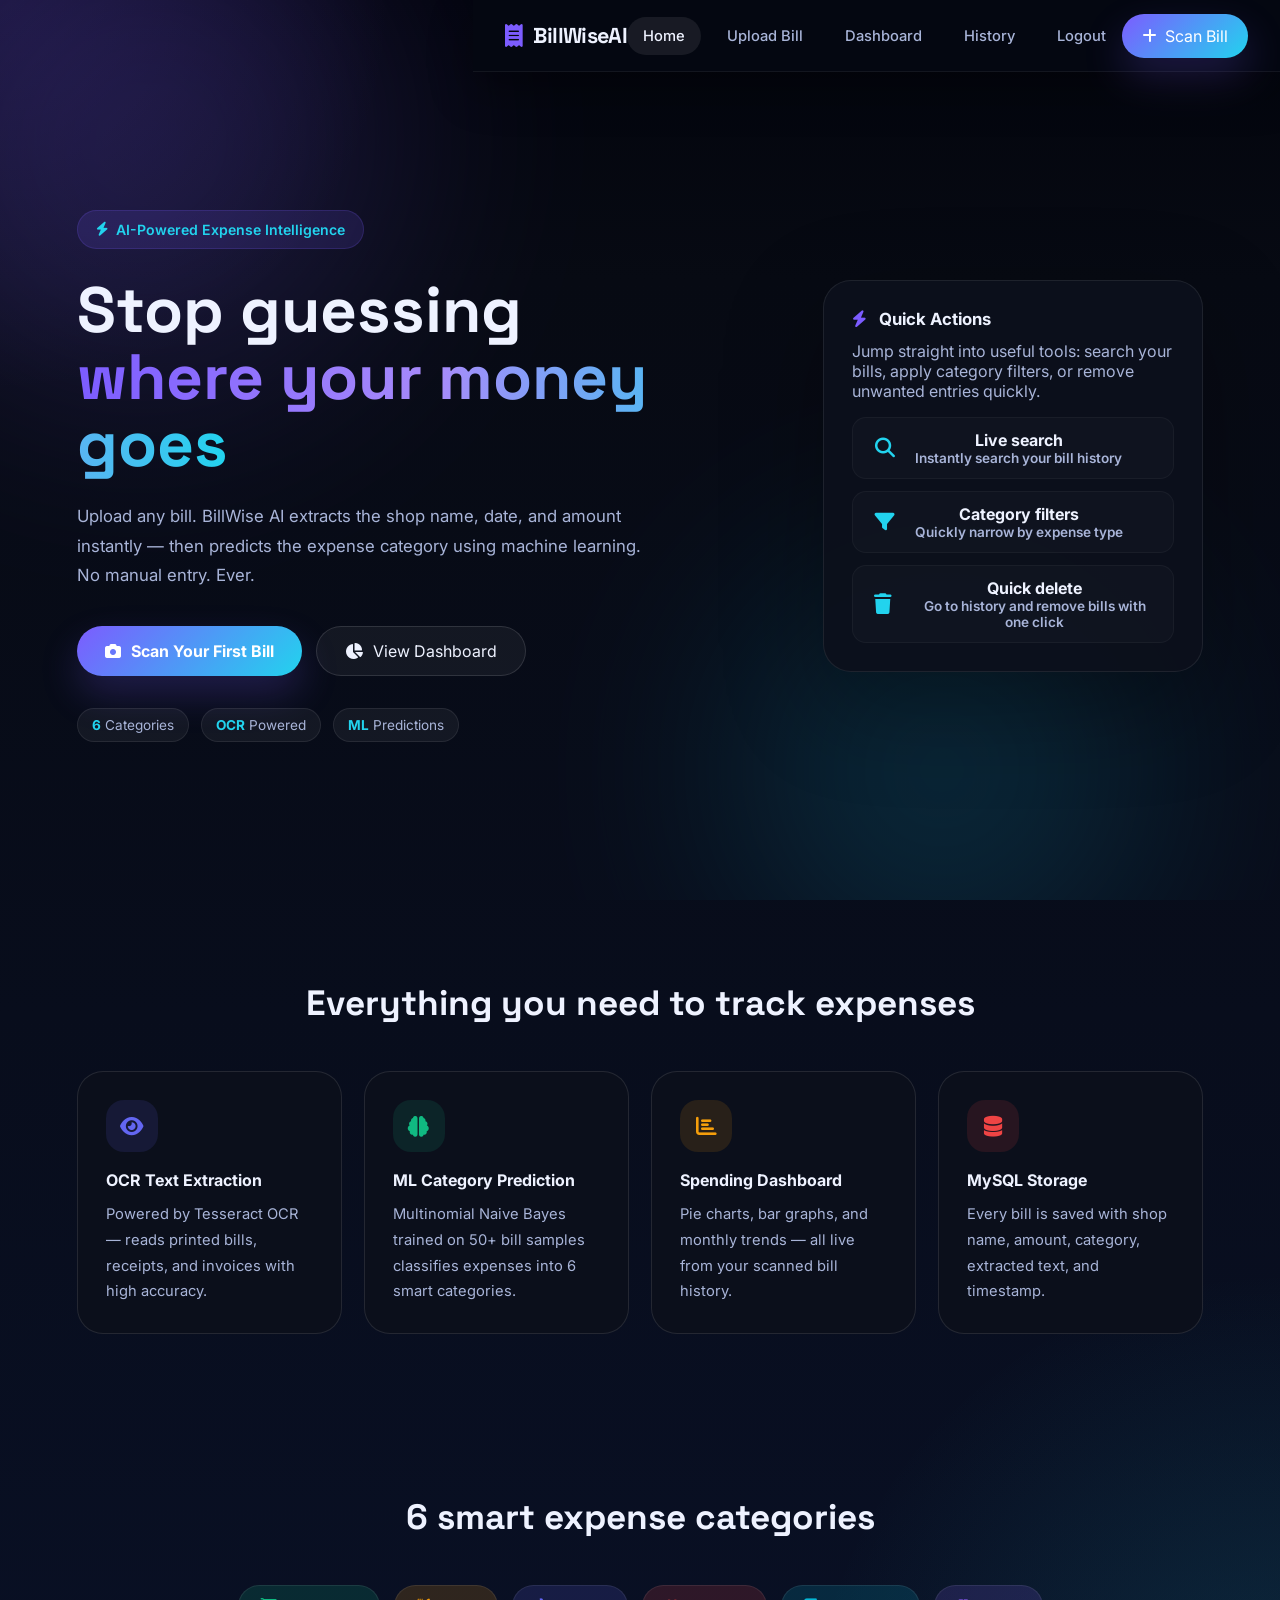
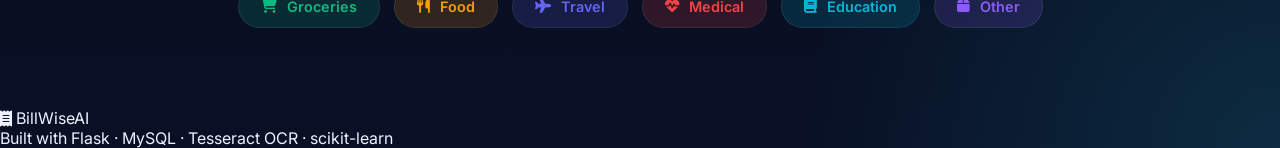
==== frontend/index.html @ fb86c31b "Initial commit" ====
<!DOCTYPE html>
<html lang="en">
<head>
  <meta charset="UTF-8" />
  <meta name="viewport" content="width=device-width, initial-scale=1.0"/>
  <title>BillWise AI — Smart Bill Scanner</title>
  <link rel="preconnect" href="https://fonts.googleapis.com"/>
  <link href="https://fonts.googleapis.com/css2?family=Inter:wght@300;400;500;600;700;800;900&family=Space+Grotesk:wght@400;500;600;700&display=swap" rel="stylesheet"/>
  <link rel="stylesheet" href="https://cdnjs.cloudflare.com/ajax/libs/font-awesome/6.5.0/css/all.min.css"/>
  <link rel="stylesheet" href="style.css"/>
</head>
<body>

  <!-- NAVBAR -->
  <nav class="navbar">
    <div class="nav-brand">
      <i class="fa-solid fa-receipt nav-logo-icon"></i>
      <span class="nav-logo-text">BillWise<span class="accent">AI</span></span>
    </div>
    <div class="nav-links">
      <a href="index.html" class="nav-link active">Home</a>
      <a href="upload.html" class="nav-link">Upload Bill</a>
      <a href="dashboard.html" class="nav-link">Dashboard</a>
      <a href="history.html" class="nav-link">History</a>
      <a href="#" id="authActionLink" class="nav-link">Logout</a>
    </div>
    <a href="upload.html" class="btn-nav-cta">
      <i class="fa-solid fa-plus"></i> Scan Bill
    </a>
    <button class="nav-hamburger" id="hamburger">
      <i class="fa-solid fa-bars"></i>
    </button>
  </nav>

  <!-- HERO -->
  <section class="hero">
    <div class="hero-glow-1"></div>
    <div class="hero-glow-2"></div>
    <div class="hero-content">
      <div class="hero-badge">
        <i class="fa-solid fa-bolt"></i> AI-Powered Expense Intelligence
      </div>
      <h1 class="hero-headline">
        Stop guessing<br/>
        <span class="gradient-text">where your money goes</span>
      </h1>
      <p class="hero-sub">
        Upload any bill. BillWise AI extracts the shop name, date, and amount instantly — then predicts the expense category using machine learning. No manual entry. Ever.
      </p>
      <div class="hero-actions">
        <a href="upload.html" class="btn-primary">
          <i class="fa-solid fa-camera"></i> Scan Your First Bill
        </a>
        <a href="dashboard.html" class="btn-ghost">
          <i class="fa-solid fa-chart-pie"></i> View Dashboard
        </a>
      </div>
      <div class="hero-stats">
        <div class="stat-pill"><span class="stat-num">6</span> Categories</div>
        <div class="stat-pill"><span class="stat-num">OCR</span> Powered</div>
        <div class="stat-pill"><span class="stat-num">ML</span> Predictions</div>
      </div>
    </div>
    <div class="hero-visual">
      <div class="card" id="homeFeatureCard" style="border-radius:28px;">
        <h3 class="card-title" style="margin-bottom:12px;"><i class="fa-solid fa-bolt"></i> Quick Actions</h3>
        <p style="color:var(--text-secondary);margin-bottom:16px;">Jump straight into useful tools: search your bills, apply category filters, or remove unwanted entries quickly.</p>

        <div class="hero-feature-grid">
          <button class="hero-feature-item" data-action="live-search" id="homeLiveSearch">
            <i class="fa-solid fa-search"></i>
            <div>
              <strong>Live search</strong>
              <div class="hf-sub">Instantly search your bill history</div>
            </div>
          </button>

          <button class="hero-feature-item" data-action="category-filters" id="homeCategoryFilters">
            <i class="fa-solid fa-filter"></i>
            <div>
              <strong>Category filters</strong>
              <div class="hf-sub">Quickly narrow by expense type</div>
            </div>
          </button>

          <button class="hero-feature-item" data-action="quick-delete" id="homeQuickDelete">
            <i class="fa-solid fa-trash"></i>
            <div>
              <strong>Quick delete</strong>
              <div class="hf-sub">Go to history and remove bills with one click</div>
            </div>
          </button>
        </div>
      </div>
    </div>
  </section>

  <!-- FEATURES -->
  <section class="features-section">
    <h2 class="section-title">Everything you need to track expenses</h2>
    <div class="features-grid">
      <div class="feature-card">
        <div class="feature-icon-wrap" style="background:rgba(99,102,241,0.12)">
          <i class="fa-solid fa-eye" style="color:#6366f1"></i>
        </div>
        <h3>OCR Text Extraction</h3>
        <p>Powered by Tesseract OCR — reads printed bills, receipts, and invoices with high accuracy.</p>
      </div>
      <div class="feature-card">
        <div class="feature-icon-wrap" style="background:rgba(16,185,129,0.12)">
          <i class="fa-solid fa-brain" style="color:#10b981"></i>
        </div>
        <h3>ML Category Prediction</h3>
        <p>Multinomial Naive Bayes trained on 50+ bill samples classifies expenses into 6 smart categories.</p>
      </div>
      <div class="feature-card">
        <div class="feature-icon-wrap" style="background:rgba(245,158,11,0.12)">
          <i class="fa-solid fa-chart-bar" style="color:#f59e0b"></i>
        </div>
        <h3>Spending Dashboard</h3>
        <p>Pie charts, bar graphs, and monthly trends — all live from your scanned bill history.</p>
      </div>
      <div class="feature-card">
        <div class="feature-icon-wrap" style="background:rgba(239,68,68,0.12)">
          <i class="fa-solid fa-database" style="color:#ef4444"></i>
        </div>
        <h3>MySQL Storage</h3>
        <p>Every bill is saved with shop name, amount, category, extracted text, and timestamp.</p>
      </div>
    </div>
  </section>

  <!-- CATEGORIES -->
  <section class="categories-section">
    <h2 class="section-title">6 smart expense categories</h2>
    <div class="cat-pills-row">
      <div class="cat-pill-big groceries"><i class="fa-solid fa-cart-shopping"></i> Groceries</div>
      <div class="cat-pill-big food"><i class="fa-solid fa-utensils"></i> Food</div>
      <div class="cat-pill-big travel"><i class="fa-solid fa-plane"></i> Travel</div>
      <div class="cat-pill-big medical"><i class="fa-solid fa-heart-pulse"></i> Medical</div>
      <div class="cat-pill-big education"><i class="fa-solid fa-book"></i> Education</div>
      <div class="cat-pill-big other"><i class="fa-solid fa-box"></i> Other</div>
    </div>
  </section>

  <!-- FOOTER -->
  <footer class="footer">
    <div class="footer-inner">
      <div class="footer-brand">
        <i class="fa-solid fa-receipt"></i> BillWise<span class="accent">AI</span>
      </div>
      <p class="footer-sub">Built with Flask · MySQL · Tesseract OCR · scikit-learn</p>
    </div>
  </footer>

  <script src="script.js"></script>
</body>
</html>
---- frontend/style.css ----
﻿/* ===== ROOT TOKENS ===== */
:root {
  --bg-dark: #050814;
  --bg-page: #070b1d;
  --bg-card: rgba(12, 16, 28, 0.95);
  --bg-panel: rgba(18, 24, 42, 0.92);
  --border: rgba(255,255,255,0.10);
  --border-soft: rgba(255,255,255,0.06);
  --text-primary: #eef2ff;
  --text-secondary: #a8b4d8;
  --text-muted: #7d8ab3;
  --accent: #7c5cff;
  --accent-alt: #22d3ee;
  --accent-green: #3dd598;
  --accent-amber: #f59e0b;
  --accent-red: #fb7185;
  --gradient-hero: linear-gradient(135deg, #7c5cff 0%, #8f6fff 48%, #22d3ee 100%);
  --gradient-text: linear-gradient(90deg, #7c5cff, #a78bfa, #22d3ee);
  --shadow-card: 0 32px 100px rgba(0,0,0,0.30);
  --shadow-hover: 0 18px 48px rgba(124,92,255,0.18);
  --radius: 26px;
  --radius-sm: 16px;
  --radius-lg: 36px;
  --transition: all 0.28s cubic-bezier(0.4, 0, 0.2, 1);
  --navbar-h: 72px;
  --sidebar-w: 260px;
  --font-main: 'Inter', sans-serif;
  --font-display: 'Space Grotesk', sans-serif;

  /* Chart color pairs (start, end) for gradient slices */
  --chart-1-start: #6366f1;
  --chart-1-end: #8b5cf6;
  --chart-2-start: #10b981;
  --chart-2-end: #34d399;
  --chart-3-start: #f59e0b;
  --chart-3-end: #fbbf24;
  --chart-4-start: #ef4444;
  --chart-4-end: #fb7185;
  --chart-5-start: #06b6d4;
  --chart-5-end: #67e8f9;
  --chart-6-start: #8b5cf6;
  --chart-6-end: #c4b5fd;
}

/* ===== GLOBAL ===== */
*, *::before, *::after { box-sizing: border-box; margin: 0; padding: 0; }
html { scroll-behavior: smooth; }
body {
  min-height: 100vh;
  font-family: var(--font-main);
  color: var(--text-primary);
  background: radial-gradient(circle at top left, rgba(124,92,255,0.16), transparent 18%),
              radial-gradient(circle at bottom right, rgba(34,211,238,0.14), transparent 22%),
              linear-gradient(180deg, #02040c 0%, #070a13 16%, #091025 100%);
  -webkit-font-smoothing: antialiased;
  overflow-x: hidden;
}
a { color: inherit; text-decoration: none; }
img { max-width: 100%; display: block; }
button, input, select { font: inherit; }
button { cursor: pointer; }

/* ===== NAVBAR ===== */
.navbar {
  position: fixed;
  inset: 0 0 auto auto;
  z-index: 100;
  height: var(--navbar-h);
  display: flex;
  align-items: center;
  justify-content: space-between;
  padding: 0 32px;
  background: rgba(5, 8, 18, 0.96);
  backdrop-filter: blur(22px);
  border-bottom: 1px solid rgba(255,255,255,0.06);
  box-shadow: 0 18px 45px rgba(0,0,0,0.30);
}
.nav-brand {
  display: flex;
  align-items: center;
  gap: 12px;
  font-family: var(--font-display);
  font-size: 1.35rem;
  font-weight: 800;
  letter-spacing: -0.03em;
}
.nav-logo-icon { color: var(--accent); font-size: 1.45rem; }
.nav-links { display: flex; gap: 10px; align-items: center; }
.nav-link {
  padding: 10px 16px;
  border-radius: 999px;
  color: var(--text-secondary);
  font-size: 0.92rem;
  font-weight: 500;
  transition: var(--transition);
}
.nav-link:hover, .nav-link.active {
  color: var(--text-primary);
  background: rgba(255,255,255,0.08);
}
.btn-nav-cta {
  display: inline-flex;
  align-items: center;
  gap: 8px;
  padding: 12px 20px;
  border-radius: 999px;
  border: none;
  color: #fff;
  background: linear-gradient(135deg, var(--accent), var(--accent-alt));
  box-shadow: 0 18px 40px rgba(124,92,255,0.22);
  transition: var(--transition);
}
.btn-nav-cta:hover { transform: translateY(-1px); background: linear-gradient(135deg, #8f6fff, #22d3ee); }
.nav-hamburger {
  display: none;
  background: none;
  border: none;
  color: var(--text-primary);
  font-size: 1.2rem;
}

/* ===== PAGE WRAPPER ===== */
.page-wrapper {
  display: block;
  padding-top: var(--navbar-h);
  min-height: calc(100vh - var(--navbar-h));
}

/* ===== SIDEBAR ===== */
.sidebar {
  display: none;
}

/* ===== MAIN CONTENT ===== */
.main-content {
  width: 100%;
  margin-left: 0;
  padding: 40px 36px;
  max-width: 100vw;
}
.page-header { margin-bottom: 30px; }
.page-title {
  font-family: var(--font-display);
  font-size: clamp(2rem, 2.8vw, 2.7rem);
  font-weight: 800;
  letter-spacing: -0.04em;
  margin-bottom: 10px;
}
.page-sub {
  color: var(--text-secondary);
  font-size: 1rem;
  line-height: 1.75;
  max-width: 720px;
}

/* ===== CARDS ===== */
.card {
  background: var(--bg-card);
  border: 1px solid rgba(255,255,255,0.08);
  border-radius: var(--radius);
  padding: 28px;
  box-shadow: var(--shadow-card);
  transition: var(--transition);
}
.card:hover { transform: translateY(-2px); border-color: rgba(124,92,255,0.18); }
.card-title {
  display: flex;
  align-items: center;
  gap: 12px;
  margin-bottom: 22px;
  font-size: 1.05rem;
  font-weight: 700;
  color: var(--text-primary);
}
.card-title i { color: var(--accent); }

/* ===== BUTTONS ===== */
.btn-primary {
  display: inline-flex;
  align-items: center;
  justify-content: center;
  gap: 10px;
  padding: 14px 28px;
  border: none;
  border-radius: 999px;
  color: #fff;
  background: linear-gradient(135deg, var(--accent), var(--accent-alt));
  font-weight: 700;
  transition: var(--transition);
  box-shadow: 0 18px 38px rgba(124,92,255,0.22);
}
.btn-primary:hover { transform: translateY(-1px); box-shadow: 0 24px 48px rgba(124,92,255,0.24); }
.btn-ghost {
  display: inline-flex;
  align-items: center;
  gap: 10px;
  padding: 14px 28px;
  border-radius: 999px;
  border: 1px solid rgba(255,255,255,0.12);
  background: rgba(255,255,255,0.05);
  color: var(--text-primary);
  transition: var(--transition);
}
.btn-ghost:hover { background: rgba(255,255,255,0.12); transform: translateY(-1px); }
.btn-compact { padding: 12px 20px; font-size: 0.95rem; }
.btn-full { width: 100%; justify-content: center; }

/* ===== HERO ===== */
.hero {
  min-height: 100vh;
  padding: calc(var(--navbar-h) + 60px) 6vw 80px;
  display: flex;
  align-items: center;
  justify-content: space-between;
  gap: 60px;
  position: relative;
  overflow: hidden;
}
.hero-glow-1, .hero-glow-2 {
  position: absolute;
  border-radius: 50%;
  pointer-events: none;
  filter: blur(110px);
  opacity: 0.16;
}
.hero-glow-1 { width: 520px; height: 520px; background: #7c5cff; top: -120px; left: -120px; }
.hero-glow-2 { width: 420px; height: 420px; background: #16b5d9; bottom: -80px; right: 10%; }
.hero-content { flex: 1; max-width: 580px; position: relative; z-index: 1; }
.hero-badge {
  display: inline-flex;
  align-items: center;
  gap: 8px;
  padding: 10px 18px;
  border-radius: 999px;
  border: 1px solid rgba(124,92,255,0.18);
  background: rgba(124,92,255,0.14);
  color: var(--accent-alt);
  font-size: 0.88rem;
  font-weight: 600;
  margin-bottom: 28px;
}
.hero-headline {
  font-family: var(--font-display);
  font-size: clamp(2.8rem, 5vw, 4.2rem);
  font-weight: 800;
  line-height: 1.05;
  margin-bottom: 24px;
}
.gradient-text {
  background: var(--gradient-text);
  -webkit-background-clip: text;
  -webkit-text-fill-color: transparent;
  background-clip: text;
}
.hero-sub {
  font-size: 1.05rem;
  color: var(--text-secondary);
  line-height: 1.75;
  margin-bottom: 36px;
}
.hero-actions { display: flex; gap: 14px; flex-wrap: wrap; margin-bottom: 32px; }
.hero-stats { display: flex; flex-wrap: wrap; gap: 12px; }
.stat-pill {
  padding: 8px 14px;
  border-radius: 999px;
  background: rgba(255,255,255,0.05);
  border: 1px solid rgba(255,255,255,0.08);
  color: var(--text-secondary);
  font-size: 0.85rem;
}
.stat-pill .stat-num { color: var(--accent-alt); font-weight: 700; }
.hero-visual { flex: 1; max-width: 380px; position: relative; z-index: 1; }
.bill-card-demo {
  background: rgba(12, 16, 28, 0.96);
  border: 1px solid rgba(255,255,255,0.08);
  border-radius: var(--radius-lg);
  padding: 28px;
  box-shadow: var(--shadow-card), 0 0 70px rgba(99,102,241,0.12);
  animation: floatCard 4s ease-in-out infinite;
}
@keyframes floatCard { 0%, 100% { transform: translateY(0px); } 50% { transform: translateY(-10px); } }
.demo-card-header { display: flex; align-items: center; gap: 10px; margin-bottom: 20px; padding-bottom: 16px; border-bottom: 1px solid rgba(255,255,255,0.08); font-weight: 600; font-size: 0.95rem; }
.demo-check { margin-left: auto; color: var(--accent-green); font-size: 1.1rem; }
.demo-row { display: flex; justify-content: space-between; align-items: center; padding: 10px 0; border-bottom: 1px solid rgba(255,255,255,0.04); font-size: 0.95rem; }
.demo-row span:first-child { color: var(--text-secondary); }
.demo-row strong { color: var(--text-primary); }
.demo-row strong.accent { color: var(--accent-alt); }
.demo-category { display: flex; align-items: center; justify-content: space-between; margin-top: 16px; }
.confidence { font-size: 0.8rem; color: var(--accent-green); font-weight: 700; }

/* ===== HOME FEATURE GRID ===== */
.hero-feature-grid {
  display: grid;
  grid-template-columns: 1fr;
  gap: 12px;
}
.hero-feature-item {
  display: flex;
  gap: 12px;
  align-items: center;
  padding: 12px 14px;
  border-radius: 14px;
  background: rgba(255,255,255,0.02);
  border: 1px solid rgba(255,255,255,0.04);
  color: var(--text-primary);
  font-weight: 700;
  cursor: pointer;
  transition: var(--transition);
}
.hero-feature-item i { font-size: 1.25rem; color: var(--accent-alt); width: 36px; text-align: center; }
.hero-feature-item .hf-sub { font-weight: 600; color: var(--text-secondary); font-size: 0.85rem; }
.hero-feature-item:hover { transform: translateY(-4px); box-shadow: var(--shadow-hover); border-color: rgba(124,92,255,0.16); }

/* highlight for quick-delete guidance */
.flash-delete {
  animation: flashDelete 0.9s ease-in-out 0s 3;
}
@keyframes flashDelete {
  0% { transform: translateY(0); box-shadow: 0 0 0 rgba(239,68,68,0); }
  40% { transform: translateY(-2px); box-shadow: 0 6px 22px rgba(239,68,68,0.14); }
  100% { transform: translateY(0); box-shadow: 0 0 0 rgba(239,68,68,0); }
}

/* ===== FEATURE GRID ===== */
.features-section, .categories-section { padding: 80px 6vw; }
.section-title { font-family: var(--font-display); font-size: clamp(1.6rem, 3vw, 2.2rem); font-weight: 700; text-align: center; margin-bottom: 46px; color: var(--text-primary); }
.features-grid { display: grid; grid-template-columns: repeat(auto-fit, minmax(240px, 1fr)); gap: 22px; }
.feature-card { background: var(--bg-card); border: 1px solid var(--border); border-radius: var(--radius); padding: 28px; transition: var(--transition); }
.feature-card:hover { border-color: rgba(124,92,255,0.16); transform: translateY(-3px); box-shadow: var(--shadow-hover); }
.feature-icon-wrap { width: 52px; height: 52px; border-radius: 18px; display: flex; align-items: center; justify-content: center; font-size: 1.3rem; margin-bottom: 18px; }
.feature-card h3 { font-size: 1rem; font-weight: 700; margin-bottom: 12px; }
.feature-card p { font-size: 0.92rem; color: var(--text-secondary); line-height: 1.75; }
.cat-pills-row { display: flex; gap: 14px; flex-wrap: wrap; justify-content: center; }
.cat-pill-big { display: inline-flex; align-items: center; gap: 10px; padding: 12px 22px; border-radius: 100px; border: 1px solid rgba(255,255,255,0.08); transition: var(--transition); font-size: 0.9rem; font-weight: 600; }
.cat-pill-big:hover { transform: translateY(-3px); box-shadow: 0 6px 20px rgba(0,0,0,0.2); }
.cat-pill-big.groceries { background: rgba(16,185,129,0.16); color: #10b981; }
.cat-pill-big.food { background: rgba(245,158,11,0.16); color: #f59e0b; }
.cat-pill-big.travel { background: rgba(99,102,241,0.16); color: #6366f1; }
.cat-pill-big.medical { background: rgba(239,68,68,0.16); color: #ef4444; }
.cat-pill-big.education { background: rgba(6,182,212,0.16); color: #06b6d4; }
.cat-pill-big.other { background: rgba(139,92,246,0.16); color: #8b5cf6; }

/* ===== STATS / CHARTS ===== */
.stats-grid { display: grid; grid-template-columns: repeat(auto-fit, minmax(200px, 1fr)); gap: 18px; margin-bottom: 24px; }
.stat-card { background: var(--bg-card); border: 1px solid var(--border); border-radius: var(--radius); padding: 22px; display: flex; align-items: center; gap: 16px; transition: var(--transition); }
.stat-card:hover { border-color: rgba(124,92,255,0.16); transform: translateY(-2px); box-shadow: var(--shadow-hover); }
.stat-icon-wrap { width: 48px; height: 48px; border-radius: var(--radius-sm); display: flex; align-items: center; justify-content: center; font-size: 1.2rem; flex-shrink: 0; }
.stat-label { display: block; font-size: 0.78rem; color: var(--text-secondary); margin-bottom: 6px; }
.stat-value { font-family: var(--font-display); font-size: 1.45rem; font-weight: 700; }
.charts-row { display: grid; grid-template-columns: 1fr 1fr; gap: 20px; margin-bottom: 24px; }
.chart-card { min-height: 360px; }
.chart-wrap { position: relative; height: 260px; display: flex; align-items: center; justify-content: center; }
.chart-wrap canvas { width: 100% !important; height: 100% !important; }
.chart-theme-controls { display:flex; gap:10px; align-items:center; margin-bottom:12px; }
.chart-theme-controls button { padding:8px 12px; border-radius:10px; border:1px solid rgba(255,255,255,0.06); background: rgba(255,255,255,0.02); color:var(--text-primary); cursor:pointer; }
.chart-theme-controls button.active { box-shadow: var(--shadow-hover); transform: translateY(-2px); border-color: rgba(124,92,255,0.16); }
.table-wrap { overflow-x: auto; }
.bills-table { width: 100%; border-collapse: collapse; font-size: 0.89rem; }
.bills-table th { padding: 12px 14px; text-align: left; color: var(--text-muted); font-size: 0.78rem; text-transform: uppercase; letter-spacing: 0.05em; border-bottom: 1px solid rgba(255,255,255,0.08); }
.bills-table td { padding: 14px 14px; border-bottom: 1px solid rgba(255,255,255,0.04); color: var(--text-secondary); }
.bills-table tbody tr:hover td { background: rgba(255,255,255,0.02); }
.empty-row { text-align: center; color: var(--text-muted); padding: 28px 0 !important; }
.empty-row a { color: var(--accent-alt); }

/* ===== UPLOAD PAGE ===== */
.upload-grid { display: grid; grid-template-columns: minmax(0, 1.1fr) minmax(0, 0.9fr); gap: 28px; }
.upload-card, .results-card { min-height: 520px; }
.results-card { display: flex; flex-direction: column; justify-content: flex-start; }
.results-header { display: flex; align-items: center; justify-content: space-between; gap: 18px; margin-bottom: 24px; }
.badge-pill { display: inline-flex; align-items: center; padding: 10px 16px; border-radius: 999px; background: rgba(124,92,255,0.16); color: var(--accent); font-size: 0.85rem; font-weight: 700; }
.idle-copy { padding: 32px 28px; background: rgba(124,92,255,0.08); border: 1px solid rgba(124,92,255,0.14); border-radius: var(--radius); margin-bottom: 22px; }
.idle-copy h3 { font-size: 1.15rem; margin-bottom: 10px; }
.idle-copy p { color: var(--text-secondary); line-height: 1.75; }
.feature-pill-row { display: flex; flex-wrap: wrap; gap: 10px; justify-content: flex-start; }
.info-pill { display: inline-flex; align-items: center; padding: 10px 16px; border-radius: 999px; border: 1px solid rgba(255,255,255,0.10); background: rgba(255,255,255,0.03); color: var(--text-primary); font-size: 0.84rem; }
.drop-zone { border: 1px dashed rgba(124,92,255,0.38); border-radius: var(--radius); padding: 52px 24px; text-align: center; cursor: pointer; transition: var(--transition); background: rgba(255,255,255,0.03); margin-bottom: 22px; }
.drop-zone:hover, .drop-zone.drag-active { border-color: var(--accent); background: rgba(124,92,255,0.12); }
.drop-icon { font-size: 2.6rem; color: var(--accent); margin-bottom: 18px; opacity: 0.94; }
.drop-main { font-size: 1.05rem; font-weight: 700; margin-bottom: 10px; }
.drop-sub { font-size: 0.92rem; color: var(--text-secondary); margin-bottom: 22px; }
.btn-choose { display: inline-flex; align-items: center; gap: 8px; padding: 12px 22px; border-radius: var(--radius-sm); border: 1px solid rgba(124,92,255,0.30); background: rgba(124,92,255,0.16); color: var(--accent-alt); font-size: 0.92rem; transition: var(--transition); }
.btn-choose:hover { background: rgba(124,92,255,0.24); }
.preview-wrap { position: relative; margin-bottom: 22px; }
.preview-img { width: 100%; border-radius: var(--radius); max-height: 260px; object-fit: contain; background: #0a0c14; border: 1px solid rgba(255,255,255,0.08); }
.btn-remove-img { position: absolute; top: 12px; right: 12px; background: rgba(239,68,68,0.92); border: none; color: #fff; padding: 8px 12px; border-radius: var(--radius-sm); font-size: 0.82rem; display: inline-flex; align-items: center; gap: 8px; transition: var(--transition); }
.btn-remove-img:hover { background: #ef4444; }
.result-idle, .result-loading { text-align: center; padding: 38px 24px; color: var(--text-secondary); font-size: 0.95rem; }
.result-loading p { margin-top: 14px; }
.result-field { margin-bottom: 20px; }
.result-field label { display: block; font-size: 0.78rem; color: var(--text-muted); text-transform: uppercase; letter-spacing: 0.08em; margin-bottom: 8px; }
.result-value { font-size: 1rem; font-weight: 700; color: var(--text-primary); }
.result-value.accent-val { color: var(--accent-alt); font-size: 1.3rem; }
.category-badge { display: inline-flex; align-items: center; padding: 10px 16px; border-radius: 999px; border: 1px solid rgba(124,92,255,0.26); background: rgba(124,92,255,0.12); color: var(--accent-alt); font-weight: 700; }
.input-field { width: 100%; padding: 12px 16px; border-radius: var(--radius-sm); border: 1px solid rgba(255,255,255,0.08); background: rgba(255,255,255,0.04); color: var(--text-primary); font-size: 0.95rem; outline: none; transition: var(--transition); }
.input-field:focus { border-color: var(--accent); background: rgba(124,92,255,0.08); }
.confidence-bar-wrap { height: 10px; background: rgba(255,255,255,0.07); border-radius: 999px; overflow: hidden; margin-bottom: 8px; }
.confidence-bar { height: 100%; background: var(--gradient-hero); border-radius: 999px; transition: width 0.6s ease; width: 0%; }
.conf-pct { font-size: 0.85rem; color: var(--accent-green); font-weight: 700; }

/* ===== DASHBOARD / HISTORY HERO ===== */
.dashboard-hero-card, .history-hero-card { background: rgba(17, 23, 42, 0.94); border: 1px solid rgba(255,255,255,0.10); padding: 28px; border-radius: var(--radius); display: flex; align-items: center; justify-content: space-between; gap: 24px; margin-bottom: 24px; }
.hero-label { display: inline-flex; align-items: center; padding: 8px 14px; border-radius: 999px; background: rgba(124,92,255,0.14); color: var(--accent-alt); font-weight: 700; font-size: 0.82rem; margin-bottom: 14px; }
.dashboard-hero-card h2, .history-hero-card h2 { margin: 0 0 10px; font-size: 1.35rem; }
.dashboard-hero-card p { color: var(--text-secondary); max-width: 520px; line-height: 1.7; }
.hero-pill-row { display: flex; flex-wrap: wrap; gap: 12px; justify-content: flex-end; }

/* ===== HISTORIES ===== */
.filter-bar { display: flex; gap: 16px; margin-bottom: 28px; flex-wrap: wrap; }
.search-wrap { flex: 1; min-width: 220px; position: relative; }
.search-wrap i { position: absolute; left: 16px; top: 50%; transform: translateY(-50%); color: var(--text-muted); font-size: 0.95rem; }
.search-input { width: 100%; padding: 14px 16px 14px 44px; border-radius: var(--radius-sm); border: 1px solid rgba(255,255,255,0.08); background: rgba(255,255,255,0.05); color: var(--text-primary); font-size: 0.95rem; outline: none; transition: var(--transition); }
.search-input:focus { border-color: var(--accent); }
.filter-select { width: 220px; padding: 14px 16px; border-radius: var(--radius-sm); border: 1px solid rgba(255,255,255,0.08); background: rgba(255,255,255,0.05); color: var(--text-primary); font-size: 0.95rem; outline: none; cursor: pointer; }
.history-grid { display: grid; grid-template-columns: repeat(auto-fill, minmax(280px, 1fr)); gap: 18px; }

/* Ensure the dropdown options are readable (override platform styling if needed) */
.filter-select option {
  color: #0b1224; /* dark text for contrast on white dropdown */
  background: #ffffff;
}

.filter-select optgroup { color: #0b1224; }
.history-card { background: rgba(18, 24, 44, 0.96); border: 1px solid rgba(255,255,255,0.08); border-radius: var(--radius); padding: 24px; transition: var(--transition); position: relative; }
.history-card:hover { transform: translateY(-3px); border-color: rgba(124,92,255,0.18); box-shadow: var(--shadow-hover); }
.history-card-header { display: flex; justify-content: space-between; align-items: flex-start; gap: 12px; margin-bottom: 16px; }
.hc-thumb-wrap { display: inline-block; width: 72px; height: 72px; border-radius: 12px; overflow: hidden; flex-shrink: 0; border: 1px solid rgba(255,255,255,0.04); }
.hc-thumb { width: 72px; height: 72px; object-fit: cover; display: block; }
/* Lightbox overlay for full image preview */
.lightbox-overlay { position: fixed; inset: 0; display: flex; align-items: center; justify-content: center; background: rgba(2,6,23,0.85); z-index: 99990; opacity: 0; pointer-events: none; transition: opacity 180ms ease; }
.lightbox-overlay.show { opacity: 1; pointer-events: auto; }
.lightbox-content { position: relative; max-width: 92%; max-height: 92%; display: flex; align-items: center; justify-content: center; }
.lightbox-img { max-width: 100%; max-height: 100%; border-radius: 12px; box-shadow: var(--shadow-hover); }
.lightbox-close { position: absolute; top: -12px; right: -12px; background: rgba(0,0,0,0.6); border: none; color: #fff; width: 40px; height: 40px; border-radius: 10px; font-size: 1.2rem; display: inline-flex; align-items: center; justify-content: center; cursor: pointer; }
.hc-shop { font-weight: 700; font-size: 1rem; color: var(--text-primary); }
.hc-amount { font-family: var(--font-display); font-size: 1.15rem; font-weight: 800; color: var(--accent-alt); }
.hc-meta { font-size: 0.85rem; color: var(--text-muted); margin-bottom: 16px; }
.hc-footer { display: flex; justify-content: space-between; align-items: center; flex-wrap: wrap; gap: 12px; }
.btn-delete { border: 1px solid rgba(239,68,68,0.28); background: rgba(239,68,68,0.10); color: #ef4444; padding: 10px 16px; border-radius: var(--radius-sm); font-size: 0.86rem; display: inline-flex; align-items: center; gap: 8px; transition: var(--transition); }
.btn-delete:hover { background: rgba(239,68,68,0.16); }
.empty-state { text-align: center; padding: 72px 24px; color: var(--text-muted); }
.empty-icon { font-size: 3.2rem; display: block; margin-bottom: 18px; opacity: 0.22; }
.empty-state h3 { font-size: 1.25rem; margin-bottom: 10px; color: var(--text-primary); }
.empty-state a { color: var(--accent-alt); }

/* ===== TOAST ===== */
.toast-container { position: fixed; bottom: 24px; right: 24px; z-index: 9999; display: flex; flex-direction: column; gap: 12px; }
.toast { display: flex; align-items: center; gap: 12px; padding: 16px 20px; border-radius: var(--radius-sm); background: rgba(12, 16, 28, 0.96); border: 1px solid rgba(255,255,255,0.08); box-shadow: 0 16px 40px rgba(0,0,0,0.34); font-size: 0.9rem; font-weight: 600; animation: slideInToast 0.3s ease; min-width: 280px; max-width: 380px; }
.toast.success { border-left: 4px solid var(--accent-green); }
.toast.error { border-left: 4px solid var(--accent-red); }
.toast.info { border-left: 4px solid var(--accent); }
@keyframes slideInToast { from { opacity: 0; transform: translateX(30px); } to { opacity: 1; transform: translateX(0); } }

/* ===== RESPONSIVE ===== */
@media (max-width: 1000px) {
  .charts-row { grid-template-columns: 1fr; }
  .upload-grid { grid-template-columns: 1fr; }
  .sidebar { display: none; }
  .main-content { margin-left: 0; max-width: 100%; padding: 24px 18px; }
  .nav-links, .btn-nav-cta { display: none; }
  .nav-hamburger { display: flex; }
}
@media (max-width: 680px) {
  .hero { flex-direction: column; align-items: flex-start; padding: calc(var(--navbar-h) + 40px) 5vw 60px; }
  .hero-visual { width: 100%; max-width: 100%; }
  .hero-actions { flex-direction: column; width: 100%; }
  .hero-actions .btn-primary, .hero-actions .btn-ghost { width: 100%; justify-content: center; }
  .stats-grid, .history-grid { grid-template-columns: 1fr; }
  .filter-bar { flex-direction: column; }
  .search-wrap, .filter-select { width: 100%; }
}
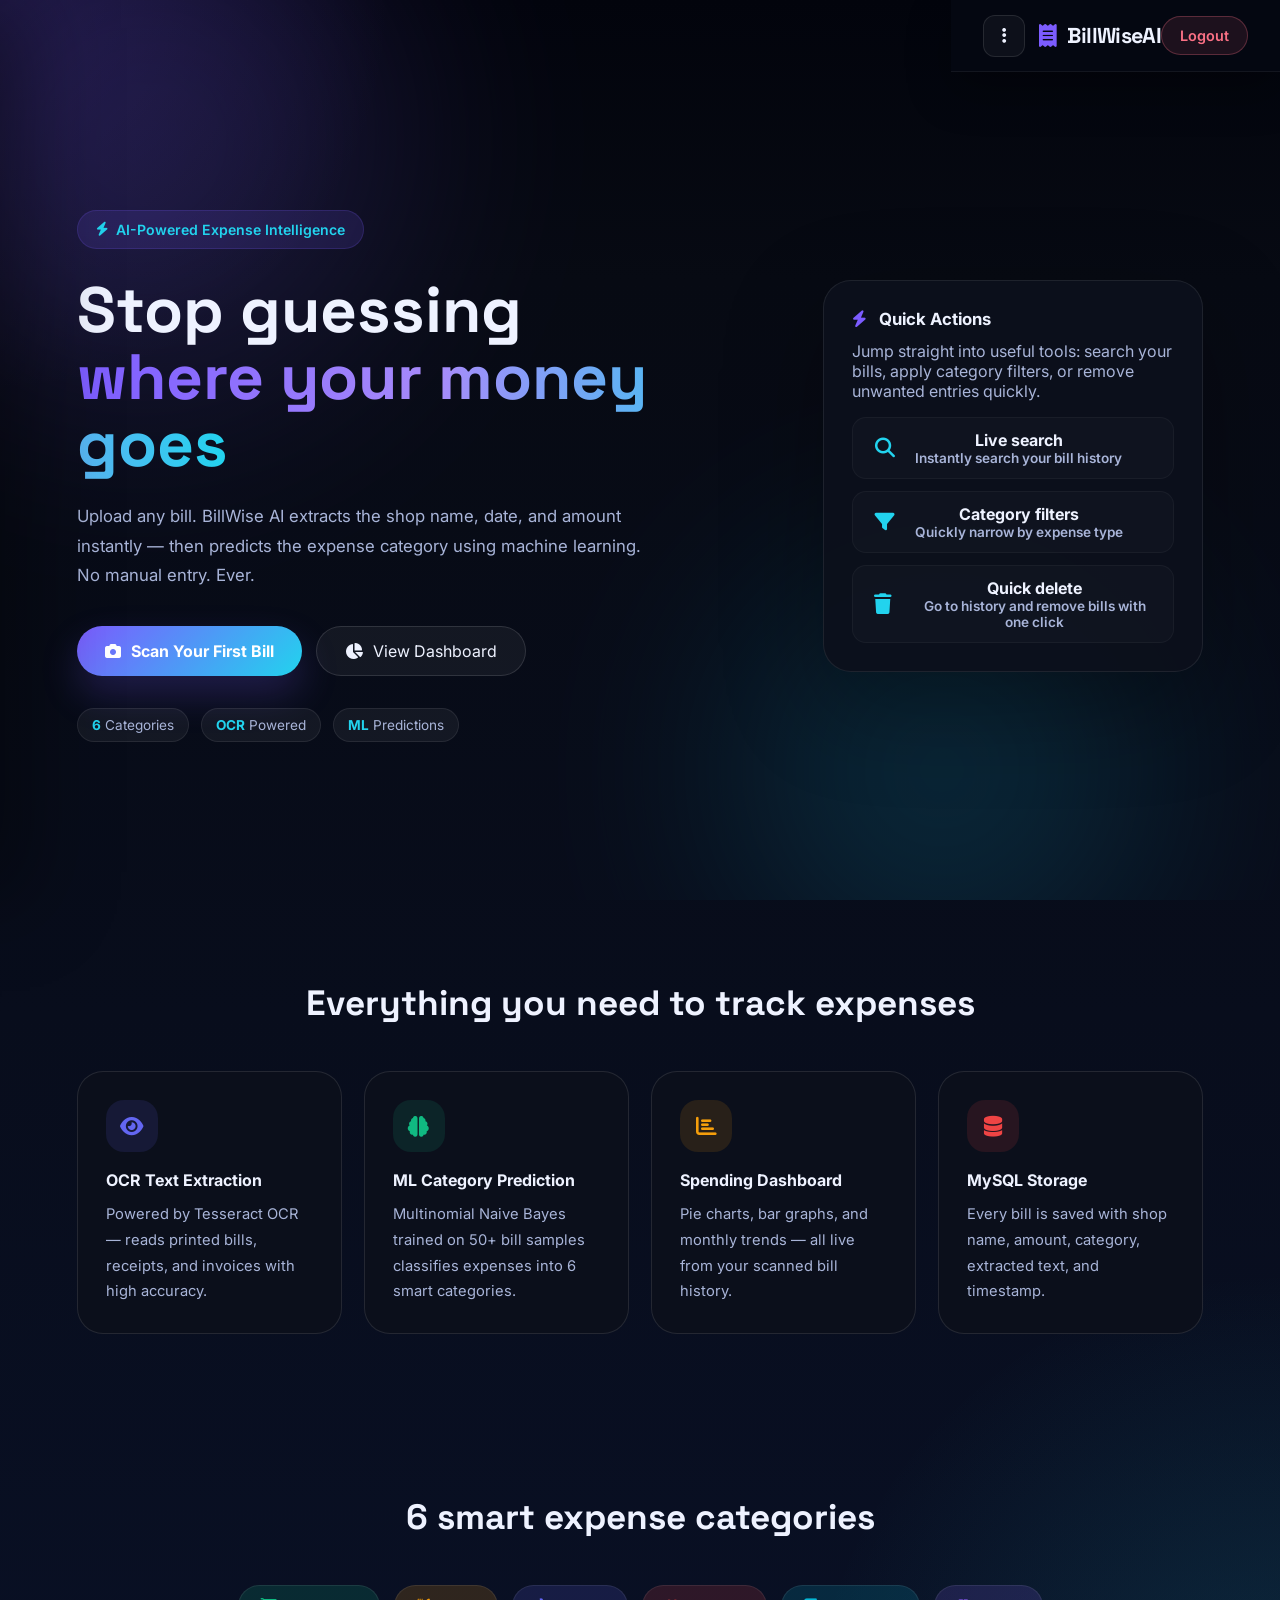
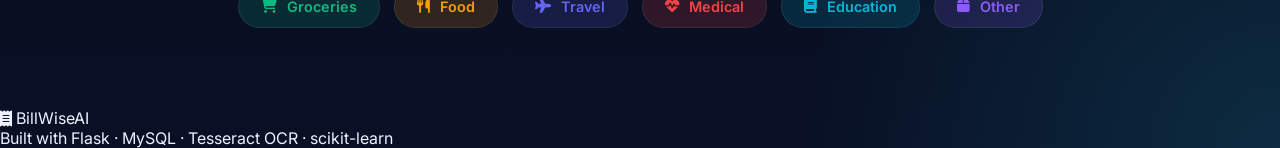
==== commit b604981b: "Fix slow scan (remove blocking currency API call) + add sidebar nav" ====
--- a/frontend/index.html
+++ b/frontend/index.html
@@ -13,24 +13,39 @@
 
   <!-- NAVBAR -->
   <nav class="navbar">
-    <div class="nav-brand">
-      <i class="fa-solid fa-receipt nav-logo-icon"></i>
-      <span class="nav-logo-text">BillWise<span class="accent">AI</span></span>
+    <div class="navbar-left">
+      <button class="menu-toggle" id="menuToggle" aria-label="Open menu" aria-expanded="false" aria-controls="appSidebar">
+        <i class="fa-solid fa-ellipsis-vertical"></i>
+      </button>
+      <div class="nav-brand">
+        <i class="fa-solid fa-receipt nav-logo-icon"></i>
+        <span class="nav-logo-text">BillWise<span class="accent">AI</span></span>
+      </div>
     </div>
-    <div class="nav-links">
-      <a href="index.html" class="nav-link active">Home</a>
-      <a href="upload.html" class="nav-link">Upload Bill</a>
-      <a href="dashboard.html" class="nav-link">Dashboard</a>
-      <a href="history.html" class="nav-link">History</a>
-      <a href="#" id="authActionLink" class="nav-link">Logout</a>
+    <a href="#" id="authActionLink" class="btn-signout">
+      <i class="fa-solid fa-right-from-bracket"></i> Sign Out
+    </a>
+  </nav>
+
+  <!-- SIDEBAR -->
+  <div class="sidebar-overlay" id="sidebarOverlay"></div>
+  <aside class="app-sidebar" id="appSidebar" aria-hidden="true">
+    <div class="sidebar-header">
+      <div class="nav-brand">
+        <i class="fa-solid fa-receipt nav-logo-icon"></i>
+        <span class="nav-logo-text">BillWise<span class="accent">AI</span></span>
+      </div>
+      <button class="sidebar-close" id="sidebarClose" aria-label="Close menu">
+        <i class="fa-solid fa-xmark"></i>
+      </button>
     </div>
-    <a href="upload.html" class="btn-nav-cta">
-      <i class="fa-solid fa-plus"></i> Scan Bill
-    </a>
-    <button class="nav-hamburger" id="hamburger">
-      <i class="fa-solid fa-bars"></i>
-    </button>
-  </nav>
+    <nav class="sidebar-nav">
+      <a href="index.html" class="sidebar-link active"><i class="fa-solid fa-house"></i> Home</a>
+      <a href="upload.html" class="sidebar-link"><i class="fa-solid fa-camera"></i> Scan Bill</a>
+      <a href="dashboard.html" class="sidebar-link"><i class="fa-solid fa-chart-pie"></i> Dashboard</a>
+      <a href="history.html" class="sidebar-link"><i class="fa-solid fa-clock-rotate-left"></i> History</a>
+    </nav>
+  </aside>
 
   <!-- HERO -->
   <section class="hero">
--- a/frontend/style.css
+++ b/frontend/style.css
@@ -117,6 +117,124 @@
   border: none;
   color: var(--text-primary);
   font-size: 1.2rem;
+}
+
+/* ===== NEW TOP BAR: menu toggle (left) + sign out (right) ===== */
+.navbar-left { display: flex; align-items: center; gap: 14px; }
+.menu-toggle {
+  display: inline-flex;
+  align-items: center;
+  justify-content: center;
+  width: 42px;
+  height: 42px;
+  border-radius: 12px;
+  border: 1px solid var(--border);
+  background: rgba(255,255,255,0.04);
+  color: var(--text-primary);
+  font-size: 1.1rem;
+  flex-shrink: 0;
+  transition: var(--transition);
+}
+.menu-toggle:hover { background: rgba(255,255,255,0.09); border-color: rgba(255,255,255,0.18); }
+.menu-toggle.is-active { background: rgba(124,92,255,0.18); border-color: rgba(124,92,255,0.4); color: var(--accent); }
+
+.btn-signout {
+  display: inline-flex;
+  align-items: center;
+  gap: 8px;
+  padding: 10px 18px;
+  border-radius: 999px;
+  border: 1px solid rgba(251,113,133,0.28);
+  background: rgba(251,113,133,0.10);
+  color: #fb7185;
+  font-size: 0.9rem;
+  font-weight: 600;
+  white-space: nowrap;
+  transition: var(--transition);
+}
+.btn-signout:hover { background: rgba(251,113,133,0.18); border-color: rgba(251,113,133,0.45); }
+
+/* ===== SIDEBAR OVERLAY + DRAWER (works on desktop and mobile) ===== */
+.sidebar-overlay {
+  position: fixed;
+  inset: 0;
+  background: rgba(2, 4, 12, 0.6);
+  backdrop-filter: blur(3px);
+  z-index: 190;
+  opacity: 0;
+  pointer-events: none;
+  transition: opacity 0.25s ease;
+}
+.sidebar-overlay.active { opacity: 1; pointer-events: auto; }
+
+.app-sidebar {
+  position: fixed;
+  top: 0;
+  left: 0;
+  height: 100vh;
+  width: var(--sidebar-w);
+  max-width: 82vw;
+  background: var(--bg-panel);
+  border-right: 1px solid var(--border);
+  box-shadow: 30px 0 80px rgba(0,0,0,0.35);
+  z-index: 200;
+  display: flex;
+  flex-direction: column;
+  transform: translateX(-100%);
+  transition: transform 0.28s cubic-bezier(0.4, 0, 0.2, 1);
+}
+.app-sidebar.open { transform: translateX(0); }
+
+.sidebar-header {
+  display: flex;
+  align-items: center;
+  justify-content: space-between;
+  padding: 22px 20px;
+  border-bottom: 1px solid var(--border-soft);
+}
+.sidebar-close {
+  background: none;
+  border: none;
+  color: var(--text-secondary);
+  font-size: 1.15rem;
+  width: 36px;
+  height: 36px;
+  border-radius: 10px;
+  display: inline-flex;
+  align-items: center;
+  justify-content: center;
+  transition: var(--transition);
+}
+.sidebar-close:hover { background: rgba(255,255,255,0.08); color: var(--text-primary); }
+
+.sidebar-nav {
+  display: flex;
+  flex-direction: column;
+  gap: 4px;
+  padding: 16px 14px;
+}
+.sidebar-link {
+  display: flex;
+  align-items: center;
+  gap: 14px;
+  padding: 14px 16px;
+  border-radius: 14px;
+  color: var(--text-secondary);
+  font-size: 0.96rem;
+  font-weight: 500;
+  transition: var(--transition);
+}
+.sidebar-link i { width: 18px; text-align: center; color: var(--text-muted); font-size: 1rem; }
+.sidebar-link:hover { background: rgba(255,255,255,0.06); color: var(--text-primary); }
+.sidebar-link.active {
+  background: linear-gradient(135deg, rgba(124,92,255,0.20), rgba(34,211,238,0.14));
+  color: var(--text-primary);
+}
+.sidebar-link.active i { color: var(--accent); }
+
+@media (max-width: 480px) {
+  .btn-signout span, .btn-signout { font-size: 0.85rem; padding: 9px 14px; }
+  .app-sidebar { width: 82vw; }
 }
 
 /* ===== PAGE WRAPPER ===== */
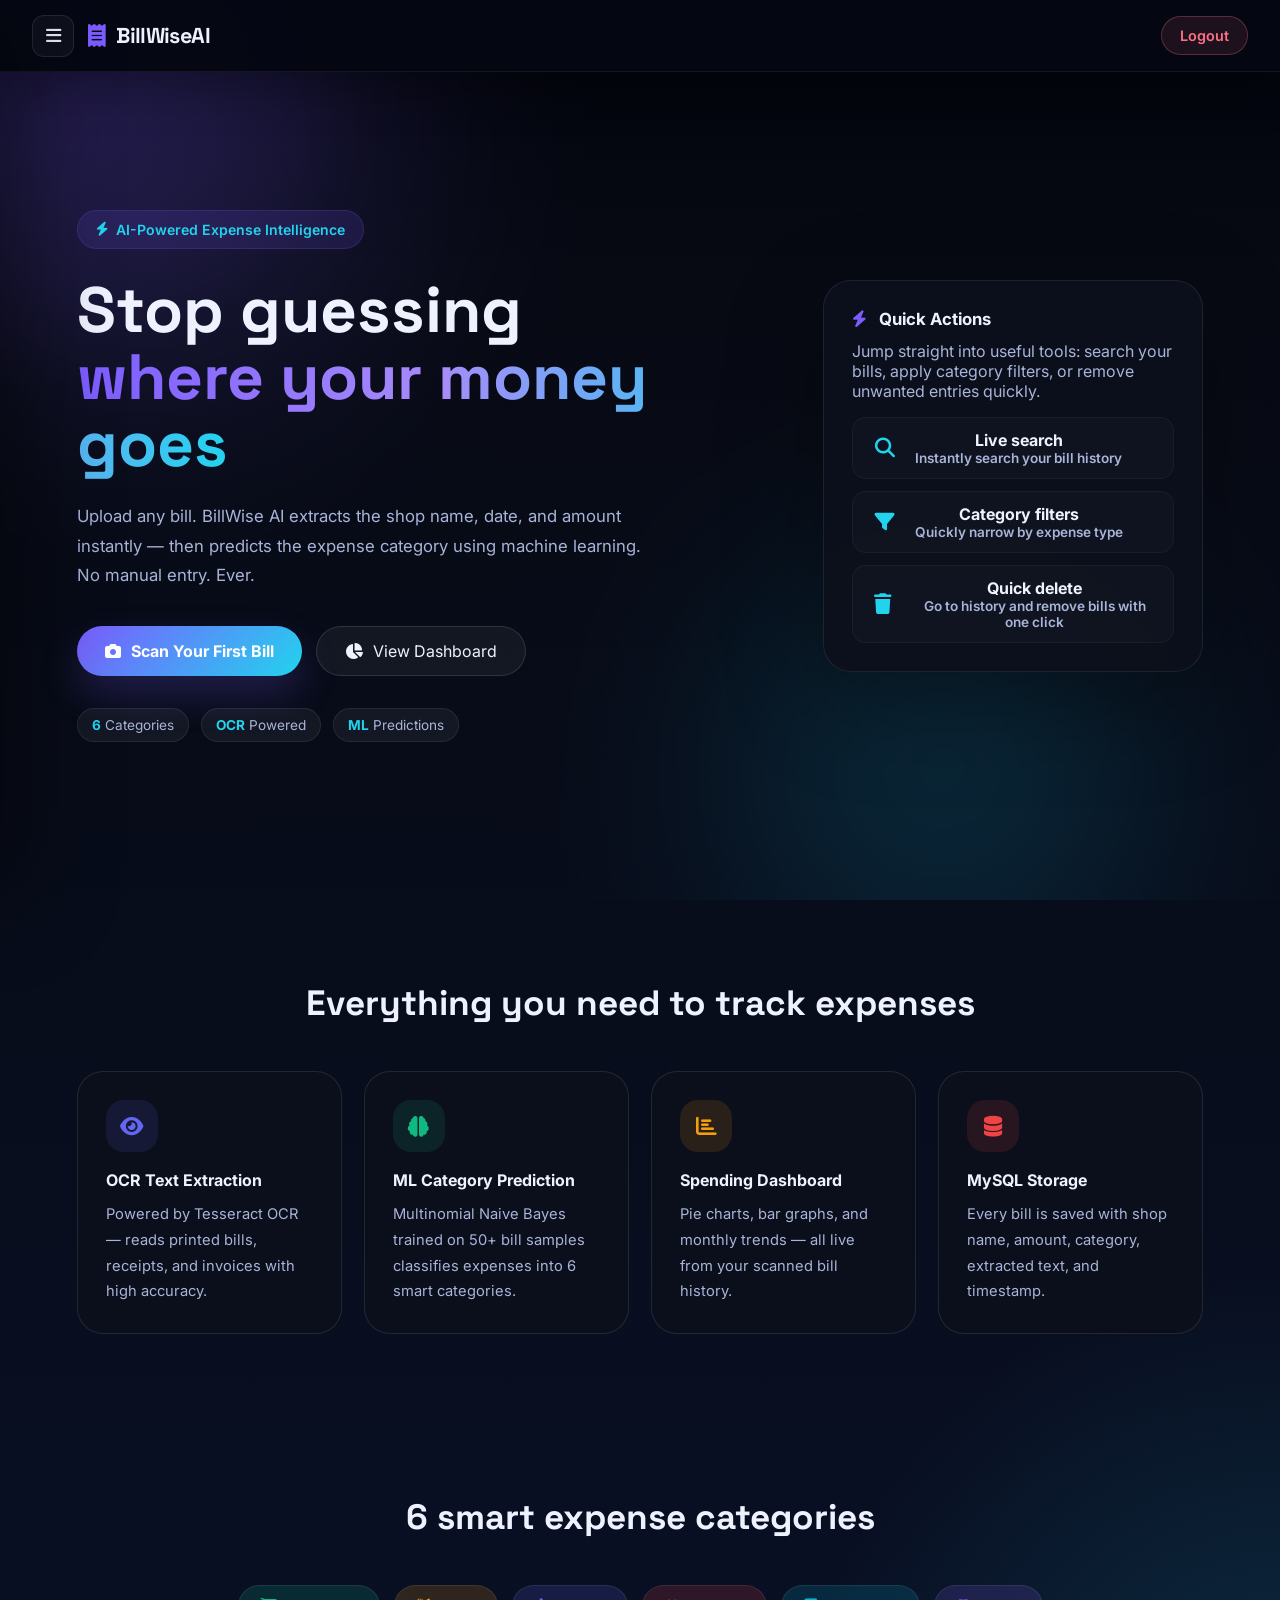
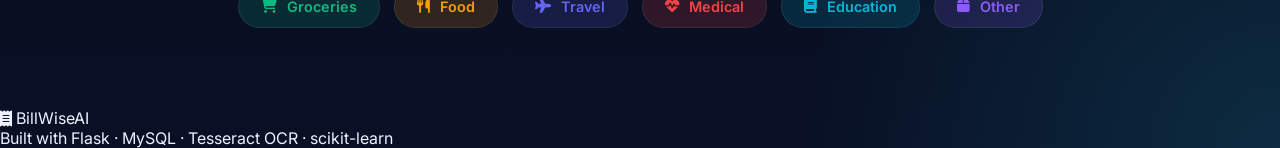
==== commit 6f1e6125: "Fix navbar left-alignment and add OCR garbage-text filter" ====
--- a/frontend/index.html
+++ b/frontend/index.html
@@ -15,7 +15,7 @@
   <nav class="navbar">
     <div class="navbar-left">
       <button class="menu-toggle" id="menuToggle" aria-label="Open menu" aria-expanded="false" aria-controls="appSidebar">
-        <i class="fa-solid fa-ellipsis-vertical"></i>
+        <i class="fa-solid fa-bars"></i>
       </button>
       <div class="nav-brand">
         <i class="fa-solid fa-receipt nav-logo-icon"></i>
@@ -46,6 +46,7 @@
       <a href="history.html" class="sidebar-link"><i class="fa-solid fa-clock-rotate-left"></i> History</a>
     </nav>
   </aside>
+
 
   <!-- HERO -->
   <section class="hero">
--- a/frontend/style.css
+++ b/frontend/style.css
@@ -63,7 +63,7 @@
 /* ===== NAVBAR ===== */
 .navbar {
   position: fixed;
-  inset: 0 0 auto auto;
+  inset: 0 0 auto 0;
   z-index: 100;
   height: var(--navbar-h);
   display: flex;
@@ -119,7 +119,7 @@
   font-size: 1.2rem;
 }
 
-/* ===== NEW TOP BAR: menu toggle (left) + sign out (right) ===== */
+/* ===== NEW TOP BAR: menu toggle (far left) + sign out (right) ===== */
 .navbar-left { display: flex; align-items: center; gap: 14px; }
 .menu-toggle {
   display: inline-flex;
@@ -233,7 +233,7 @@
 .sidebar-link.active i { color: var(--accent); }
 
 @media (max-width: 480px) {
-  .btn-signout span, .btn-signout { font-size: 0.85rem; padding: 9px 14px; }
+  .btn-signout { font-size: 0.85rem; padding: 9px 14px; }
   .app-sidebar { width: 82vw; }
 }
 
